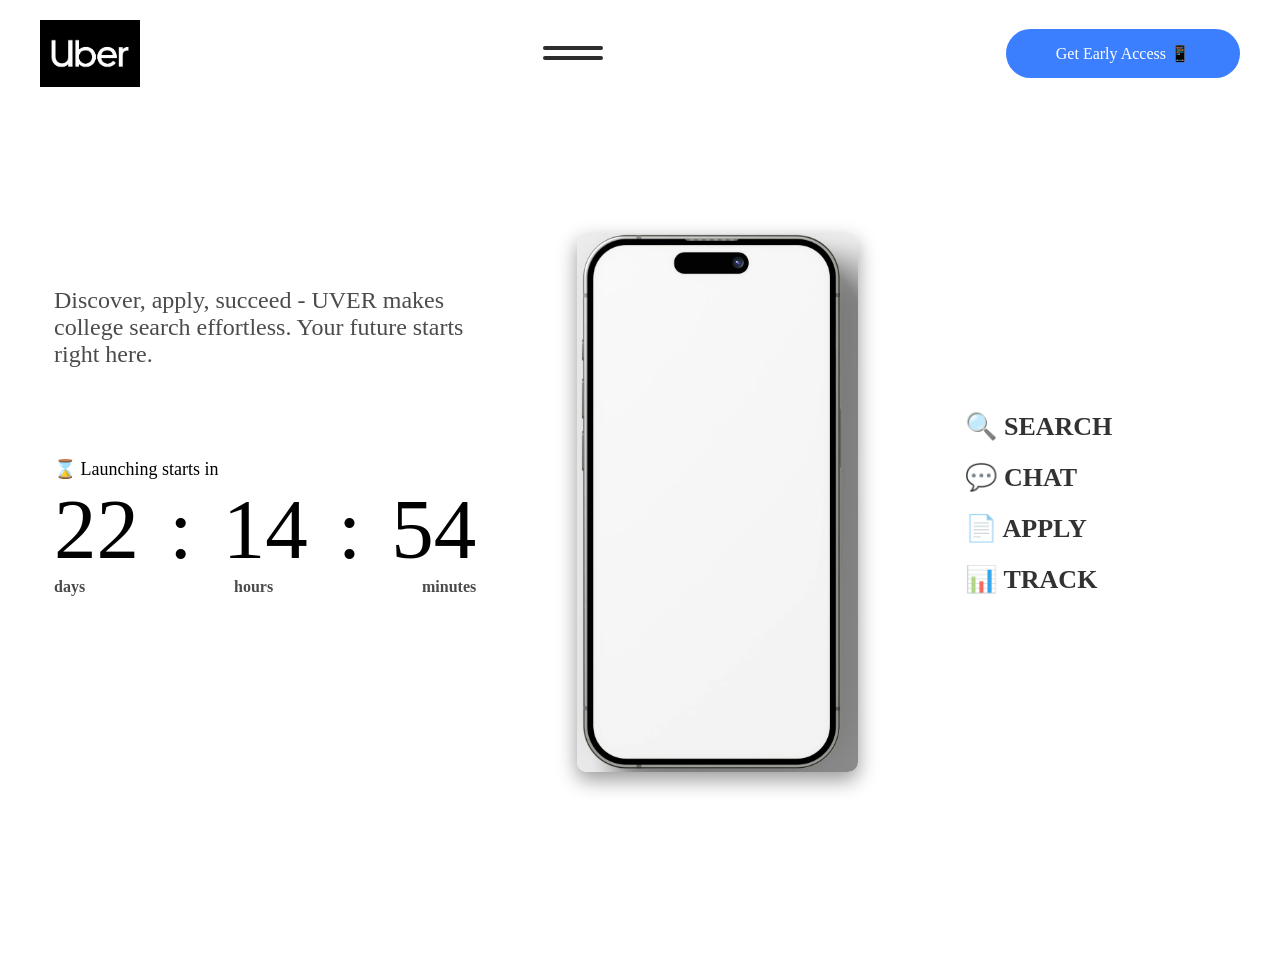
==== basicapp.html @ c7dd5ea7 "new basic project" ====
<!DOCTYPE html>
<html lang="en">

<head>
    <meta charset="UTF-8">
    <meta name="viewport" content="width=device-width, initial-scale=1.0">
    <link rel="stylesheet" href="stylee.css">
    <title>Mobile App</title>
</head>

<body>


    <nav>
       <img src="uber.png" alt="Uber">

        <div class="lines">
            <div class="line"></div>
            <div class="line"></div>
        </div>


        <button>
            Get Early Access 📱
        </button>

    </nav>



    <div class="hero">
        <div class="cont1">
            <div class="par">
                Discover, apply, succeed - UVER makes
                college search effortless. Your future
                starts right here.
            </div>

            <div class="time">
                <h3 class="time-text">⌛ Launching starts in</h3>


                <div class="time-cont">
                    <h3 id="days">23</h3>
                    <h3>:</h3>
                    <h3 id="hours">22</h3>
                    <h3>:</h3>
                    <h3 id="mins">43</h3>
                </div>

                <div class="time-spec">
                    <h4>days</h4>
                    <h4>hours</h4>
                    <h4>minutes</h4>
                </div>

            </div>
        </div>

        <div class="cont2">
            <img src="smartphone.jpg" alt="Smartphone">
        </div>

        <div class="cont3">
            <ul>
                <li>🔍 SEARCH</li>
                <li>💬 CHAT</li>
                <li>📄 APPLY</li>
                <li>📊 TRACK</li>
            </ul>
        </div>
    </div>


    <script>
var days = 22;
var hours = 14;
var minutes = 55;

function counter() {

    document.getElementById("days").innerHTML = days;
    document.getElementById("hours").innerHTML = hours;
    document.getElementById("mins").innerHTML = minutes;

    minutes--;

    if (minutes < 0) {
        minutes = 59;
        hours--;
    }

    if (hours < 0) {
        hours = 23;
        days--;
    }

}

counter();

setInterval(counter, 1000);
     

    </script>





</body>

</html>
---- stylee.css ----
* {
    padding: 0;
    margin: 0;
    scroll-behavior: smooth;
    font-family: 'Poppins';
}

body {
    background: url(/bg.jpg);
    background-position: center center;
    background-repeat: no-repeat;
    background-size: cover;
    background-clip: border-box;
}

nav {
    display: flex;
    justify-content: space-between;
    align-items: center;
    padding: 20px 40px;


    img {
        width: 100px;
    }

    .lines {
        display: flex;
        justify-content: center;
        align-items: center;
        flex-direction: column;
        gap: 6px;

        .line {
            width: 60px;
            height: 4px;
            background-color: #2d2d2d;
            border-radius: 10px;
        }
    }

    button {
        font-size: 16px;
        padding: 15px 50px;
        border-radius: 30px;
        border: none;
        outline: none;
        background-color: #3c7ffe;
        color: #fff;
    }
}

.hero {
    display: flex;
    justify-content: space-evenly;
    align-items: center;
    height: 88dvh;
    width: 100%;


    .cont1 {
        height: 100%;
        flex-basis: 33.33%;
        display: flex;
        flex-direction: column;
        align-items: start;
        gap: 10dvh;
        padding: 6dvh;
        padding-right: 0;


        .par {
            margin-top: 20dvh;
            font-size: 24px;
            opacity: .7;
        }

        .time {
            display: flex;
            flex-direction: column;
            gap: 5x;

            .time-text {
                font-weight: 400;
                font-size: 18px;
            }

            .time-cont {
                display: flex;
                gap: 30px;

                h3 {
                    font-weight: 400;
                    font-size: 85px;
                }
            }

            .time-spec {
                display: flex;
                justify-content: space-between;
                align-items: start;

                h4 {
                    display: flex;
                    opacity: .7;
                }
            }
        }


    }



    .cont2 {
        height: 100%;
        flex-basis: 33.33%;
        display: flex;
        justify-content: center;
        align-items: center;

        img {
            width: 70%;
            margin-right: 30%;
            margin-left: 50%;

     box-shadow: 0 8px 20px rgba(0, 0, 0, 0.4);
     border-radius: 10px;
        }
    }

    .cont3 {
        height: 100%;
        flex-basis: 33.33%;
        display: flex;
        justify-content: center;
        align-items: center;

        ul {
            display: flex;
            flex-direction: column;
            gap: 20px;
            list-style: none;
            margin-right: 20%;


            li {
                font-size: 26px;
                font-weight: 700;
                opacity: .8;
            }
        }
    }
}
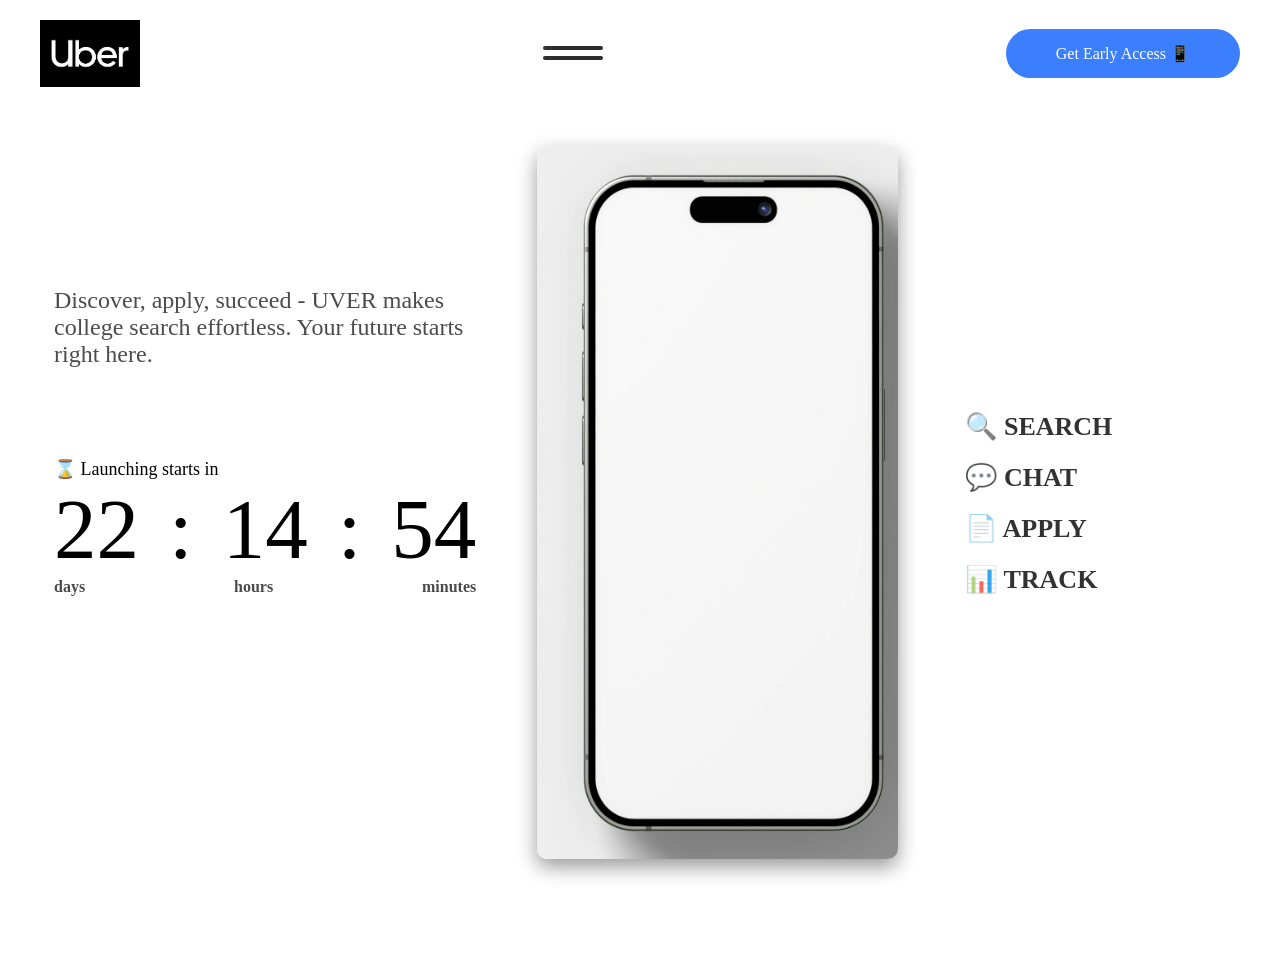
==== commit 8dce108b: "add new project" ====
--- a/basicapp.html
+++ b/basicapp.html
@@ -5,14 +5,14 @@
     <meta charset="UTF-8">
     <meta name="viewport" content="width=device-width, initial-scale=1.0">
     <link rel="stylesheet" href="stylee.css">
-    <title>Mobile App</title>
+    <title>Mobile App Dev</title>
 </head>
 
 <body>
 
 
     <nav>
-       <img src="uber.png" alt="Uber">
+        <img src="uber.png" alt="UBER" />
 
         <div class="lines">
             <div class="line"></div>
@@ -58,7 +58,7 @@
         </div>
 
         <div class="cont2">
-            <img src="smartphone.jpg" alt="Smartphone">
+            <img src="smartphone.jpg" alt="telephone">
         </div>
 
         <div class="cont3">
@@ -73,7 +73,7 @@
 
 
     <script>
-var days = 22;
+        var days = 22;
 var hours = 14;
 var minutes = 55;
 
@@ -100,7 +100,6 @@
 counter();
 
 setInterval(counter, 1000);
-     
 
     </script>
 
--- a/stylee.css
+++ b/stylee.css
@@ -120,12 +120,12 @@
         align-items: center;
 
         img {
-            width: 70%;
+            height: 90%;
+            width: 90%;
             margin-right: 30%;
             margin-left: 50%;
-
-     box-shadow: 0 8px 20px rgba(0, 0, 0, 0.4);
-     border-radius: 10px;
+            box-shadow: 0 8px 20px rgba(0, 0, 0, 0.4);
+            border-radius: 10px;
         }
     }
 
